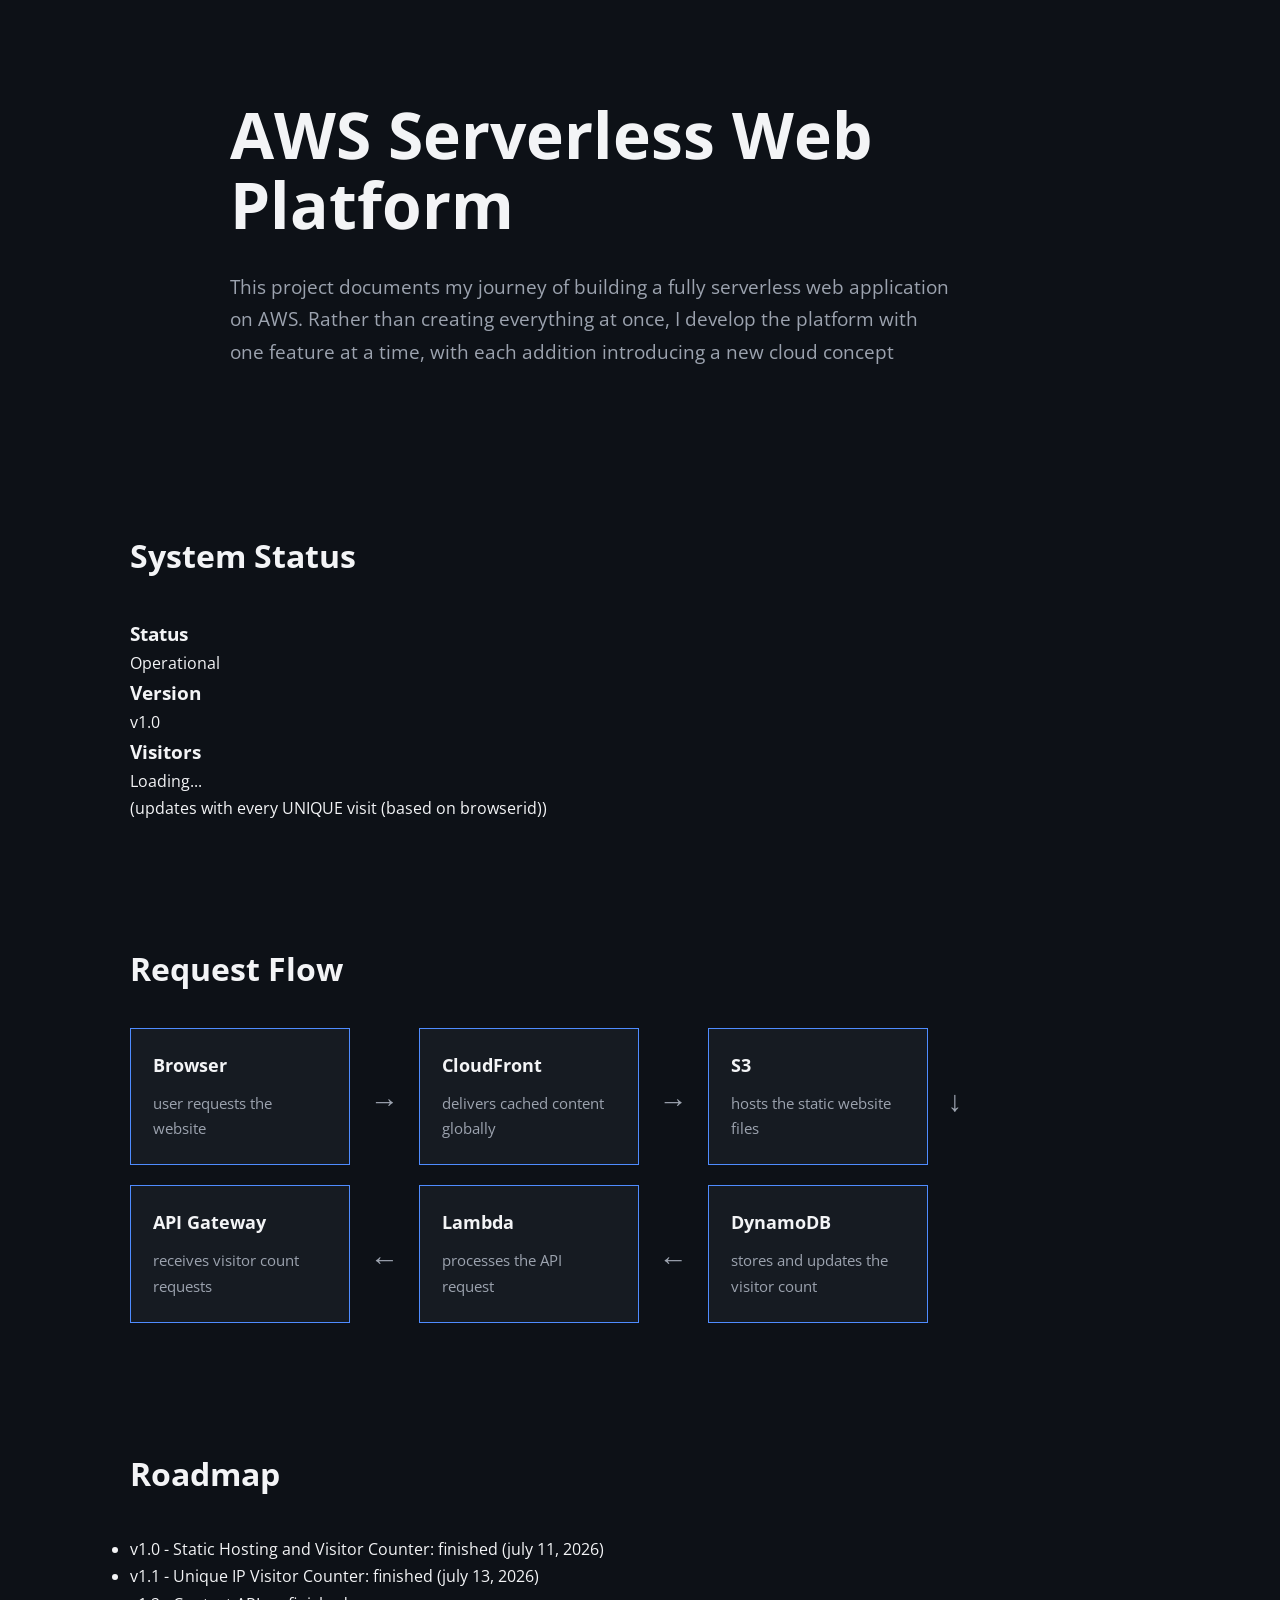
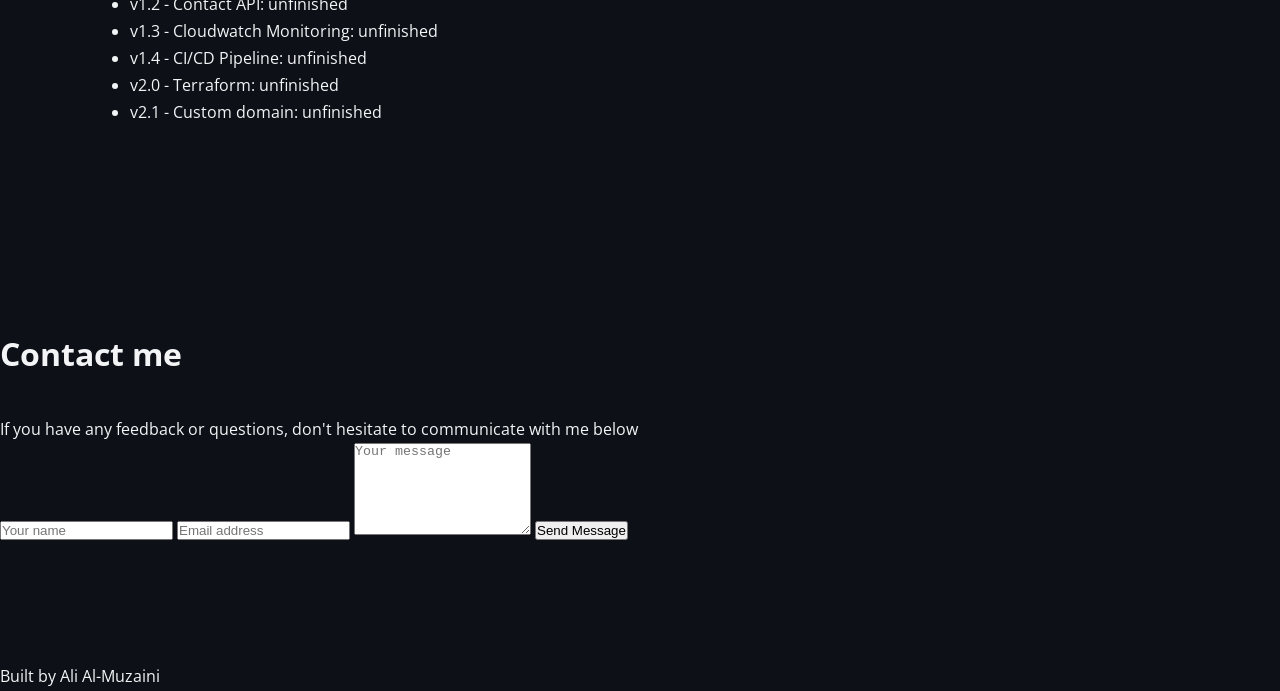
==== frontend/index.html @ 21d19ebc "Implement unique visitor tracking with UUID" ====
<!DOCTYPE html>
<html lang="en">
<head>
    <meta charset="UTF-8">
    <meta name="viewport" content="width=device-width, initial-scale=1.0">

    <title>AWS Serverless Web Platform</title>

    <link rel="stylesheet" href="style.css">

    <link rel="preconnect" href="https://fonts.googleapis.com">
    <link rel="preconnect" href="https://fonts.gstatic.com" crossorigin>
    <link href="https://fonts.googleapis.com/css2?family=DM+Sans:ital,opsz,wght@0,9..40,100..1000;1,9..40,100..1000&family=Inter:ital,opsz,wght@0,14..32,100..900;1,14..32,100..900&family=Open+Sans:ital,wght@0,300..800;1,300..800&display=swap" rel="stylesheet">
</head>

<body>

<header>

    <h1>AWS Serverless Web Platform</h1>

    <p>
        This project documents my journey of building a fully serverless web application on
        AWS. Rather than creating everything at once, I develop the
        platform with one feature at a time, with each addition introducing a new cloud concept
    </p>

</header>

<main>

<section id="status">

<h2>System Status</h2>

<div class="status-box">

<div>
<h3>Status</h3>
<p class="online">Operational</p>
</div>

<div>
<h3>Version</h3>
<p>v1.0</p>
</div>

<div>
<h3>Visitors</h3>
<p id="visitor-count">Loading...</p>
<p>(updates with every UNIQUE visit (based on browserid))</p>

</div>

</div>

</section>

<section id="architecture">

    <h2>Request Flow</h2>

    <div class="flow">

        <div class="service">
            <h3>Browser</h3>
            <p>user requests the website</p>
        </div>

        <div class="arrow">→</div>

        <div class="service">
            <h3>CloudFront</h3>
            <p>delivers cached content globally</p>
        </div>

        <div class="arrow">→</div>

        <div class="service">
            <h3>S3</h3>
            <p>hosts the static website files</p>
        </div>

        <div class="arrow">↓</div>

        <div class="service">
            <h3>API Gateway</h3>
            <p>receives visitor count requests</p>
        </div>

        <div class="arrow">←</div>

        <div class="service">
            <h3>Lambda</h3>
            <p>processes the API request</p>
        </div>

        <div class="arrow">←</div>

        <div class="service">
            <h3>DynamoDB</h3>
            <p>stores and updates the visitor count</p>
        </div>

    </div>

</section>

<section id="roadmap">

<h2>Roadmap</h2>

<ul>

<li>v1.0 - Static Hosting and Visitor Counter: finished (july 11, 2026)</li>

<li>v1.1 - Unique IP Visitor Counter: finished (july 13, 2026)</li>

<li>v1.2 - Contact API: unfinished</li>

<li>v1.3 - Cloudwatch Monitoring: unfinished</li>

<li>v1.4 - CI/CD Pipeline: unfinished</li>

<li>v2.0 - Terraform: unfinished</li>

<li>v2.1 - Custom domain: unfinished</li>

</ul>

</section>

</main>

<section id="contact">

<h2>Contact me</h2>

<p>
If you have any feedback or questions, don't hesitate to communicate with me below
</p>

<form id="contact-form">

<input
type="text"
id="name"
placeholder="Your name"
required>

<input
type="email"
id="email"
placeholder="Email address"
required>

<textarea
id="message"
placeholder="Your message"
rows="6"
required></textarea>

<button type="submit">
Send Message
</button>

<p id="form-status"></p>

</form>

</section>

<footer>

<p>Built by Ali Al-Muzaini</p>

</footer>

<script src="script.js"></script>

</body>
</html>
---- frontend/style.css ----
/* global identifier (i need to remember the star)*/
* {
    margin: 0;
    padding: 0;
    box-sizing: border-box;
}

:root {

    --bg: #0d1117;
    --surface: #161b22;

    --text: #f3f4f6;
    --muted: #9ca3af;

    --accent: #4f8cff;

    --border: #30363d;

}

html {
    scroll-behavior: smooth;
}

body {

    background: var(--bg);

    color: var(--text);


    line-height: 1.7;

}

body,
h1,
h2,
h3 {
    font-family: "Open Sans", sans-serif;
}


/* spacing so it doesnt go offscreen */

main {

    max-width: 1100px;

    margin: 0 auto;

    padding: 80px 40px;

}

section {

    margin-bottom: 120px;

}


/* header */

header {

    max-width: 900px;

    margin: 100px auto 80px;

    padding: 0 40px;

}

header h1 {

    

    font-size: 4rem;

    font-weight: 700;

    margin-bottom: 30px;

    line-height: 1.1;

}

header p {

    font-size: 1.2rem;

    color: var(--muted);

    max-width: 720px;

}


/* title */

h2 {


    font-size: 2rem;

    margin-bottom: 35px;

}

/* architecture */


.flow {

    display: flex;

    flex-wrap: wrap;

    align-items: center;

    gap: 20px;

}

.service {

    background: var(--surface);

    border: 1px solid var(--border);

    padding: 22px;

    width: 220px;

    transition: .2s;

}

.service {

    border-color: var(--accent);

    transform: translateY(-4px);

}

.service h3 {

    margin-bottom: 10px;

    font-size: 1.1rem;

}

.service p {

    color: var(--muted);

    font-size: .95rem;

}

.arrow {

    font-size: 1.8rem;

    color: var(--muted);

}
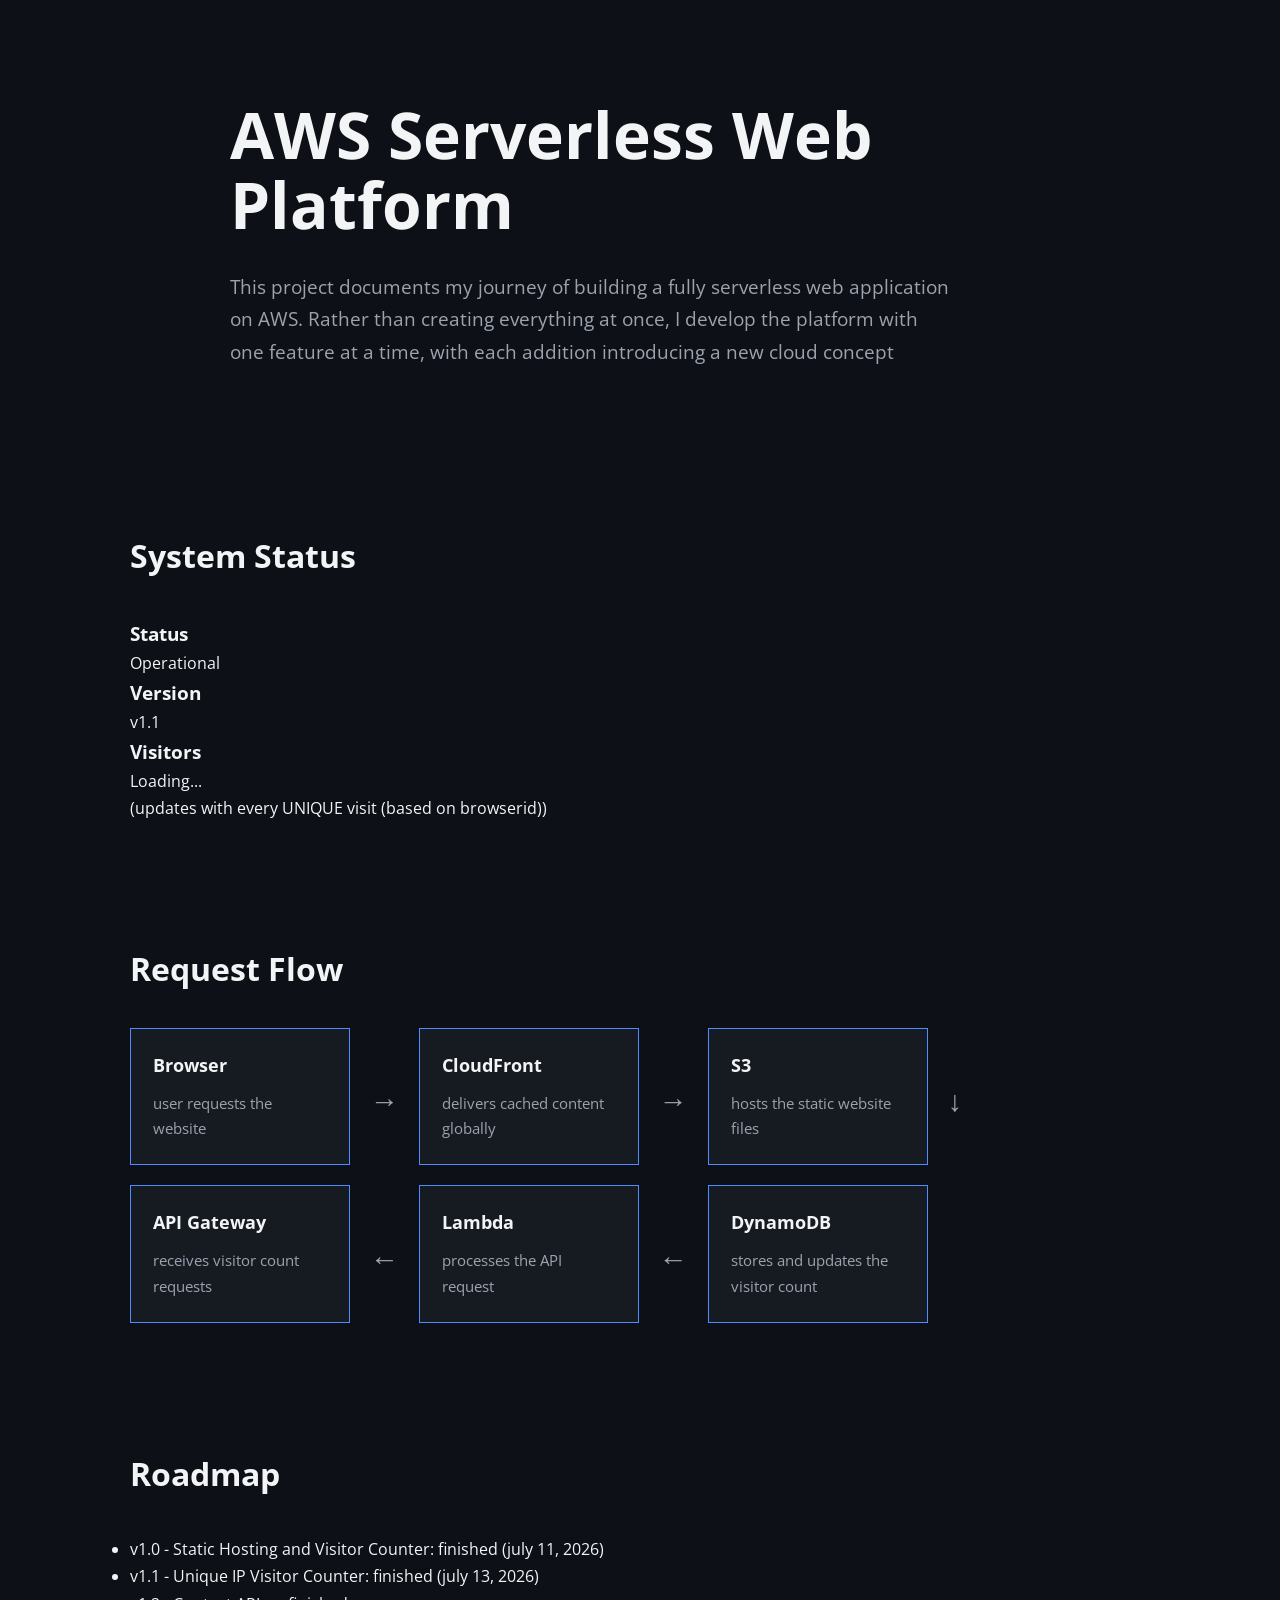
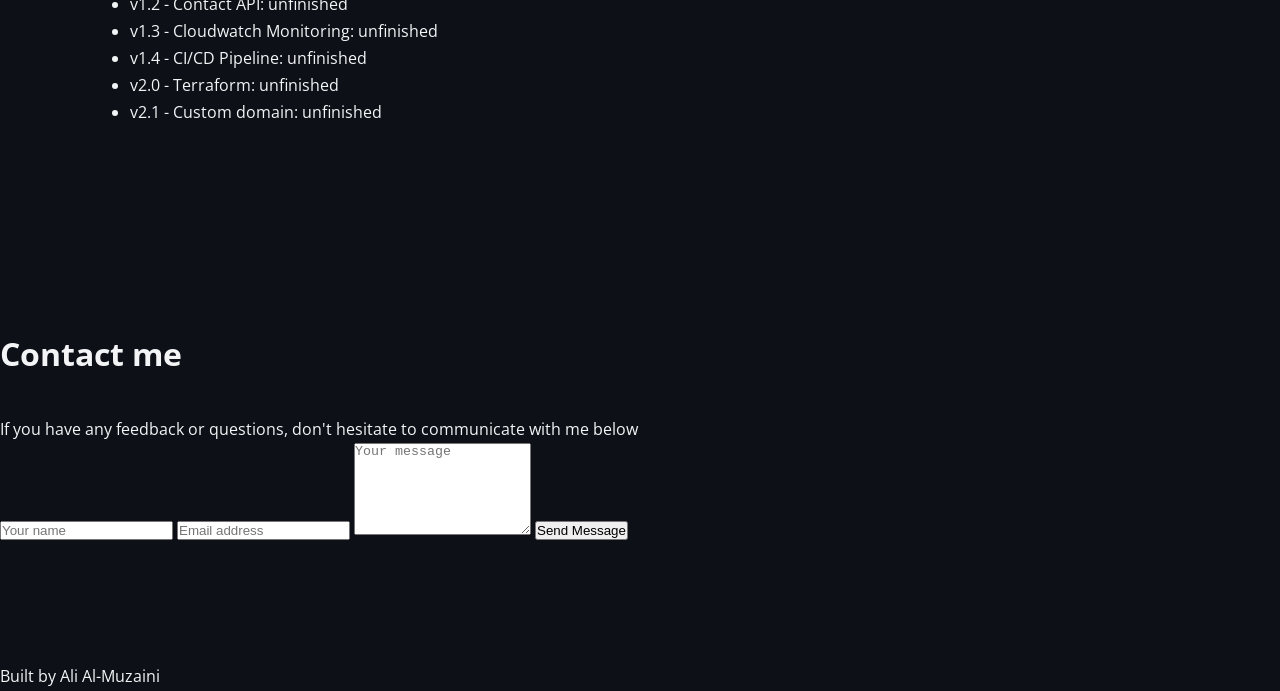
==== commit aecc60cc: "Implement unique visitor tracking with UUID" ====
--- a/frontend/index.html
+++ b/frontend/index.html
@@ -42,7 +42,7 @@
 
 <div>
 <h3>Version</h3>
-<p>v1.0</p>
+<p>v1.1</p>
 </div>
 
 <div>
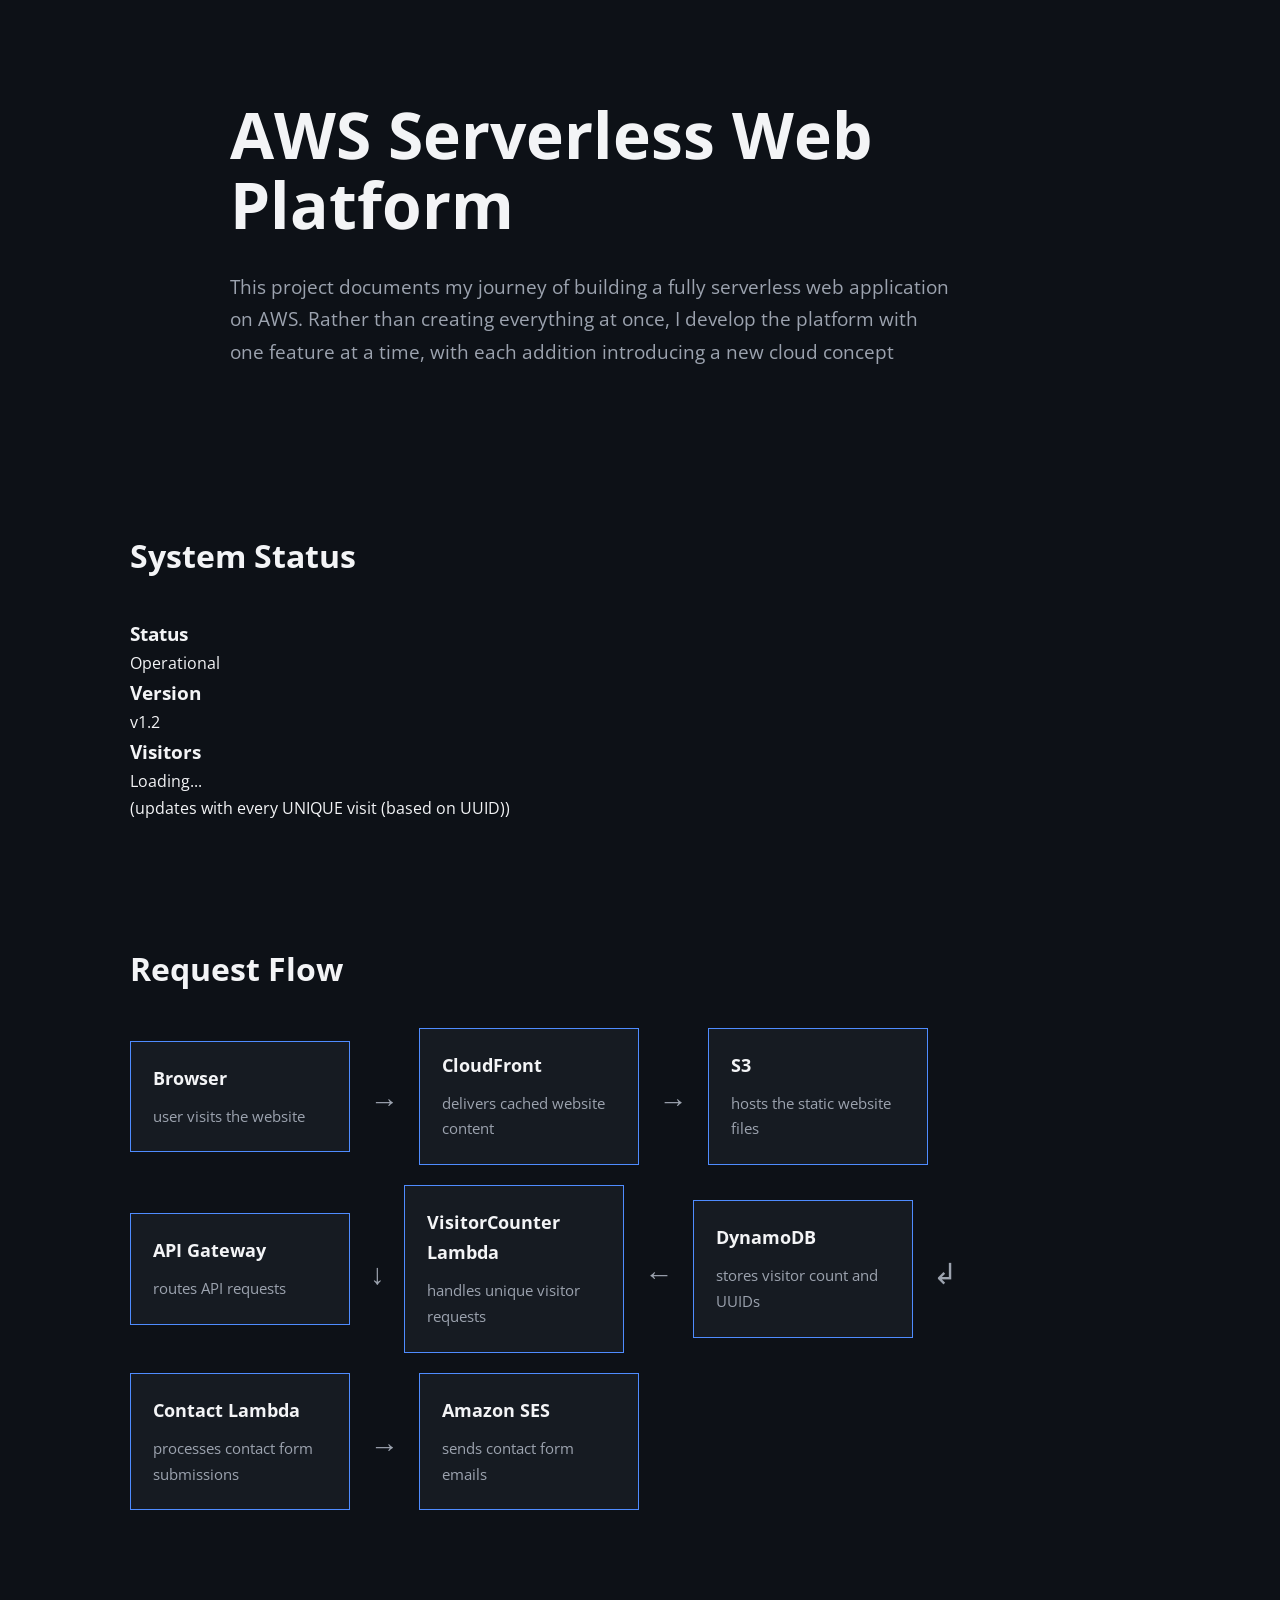
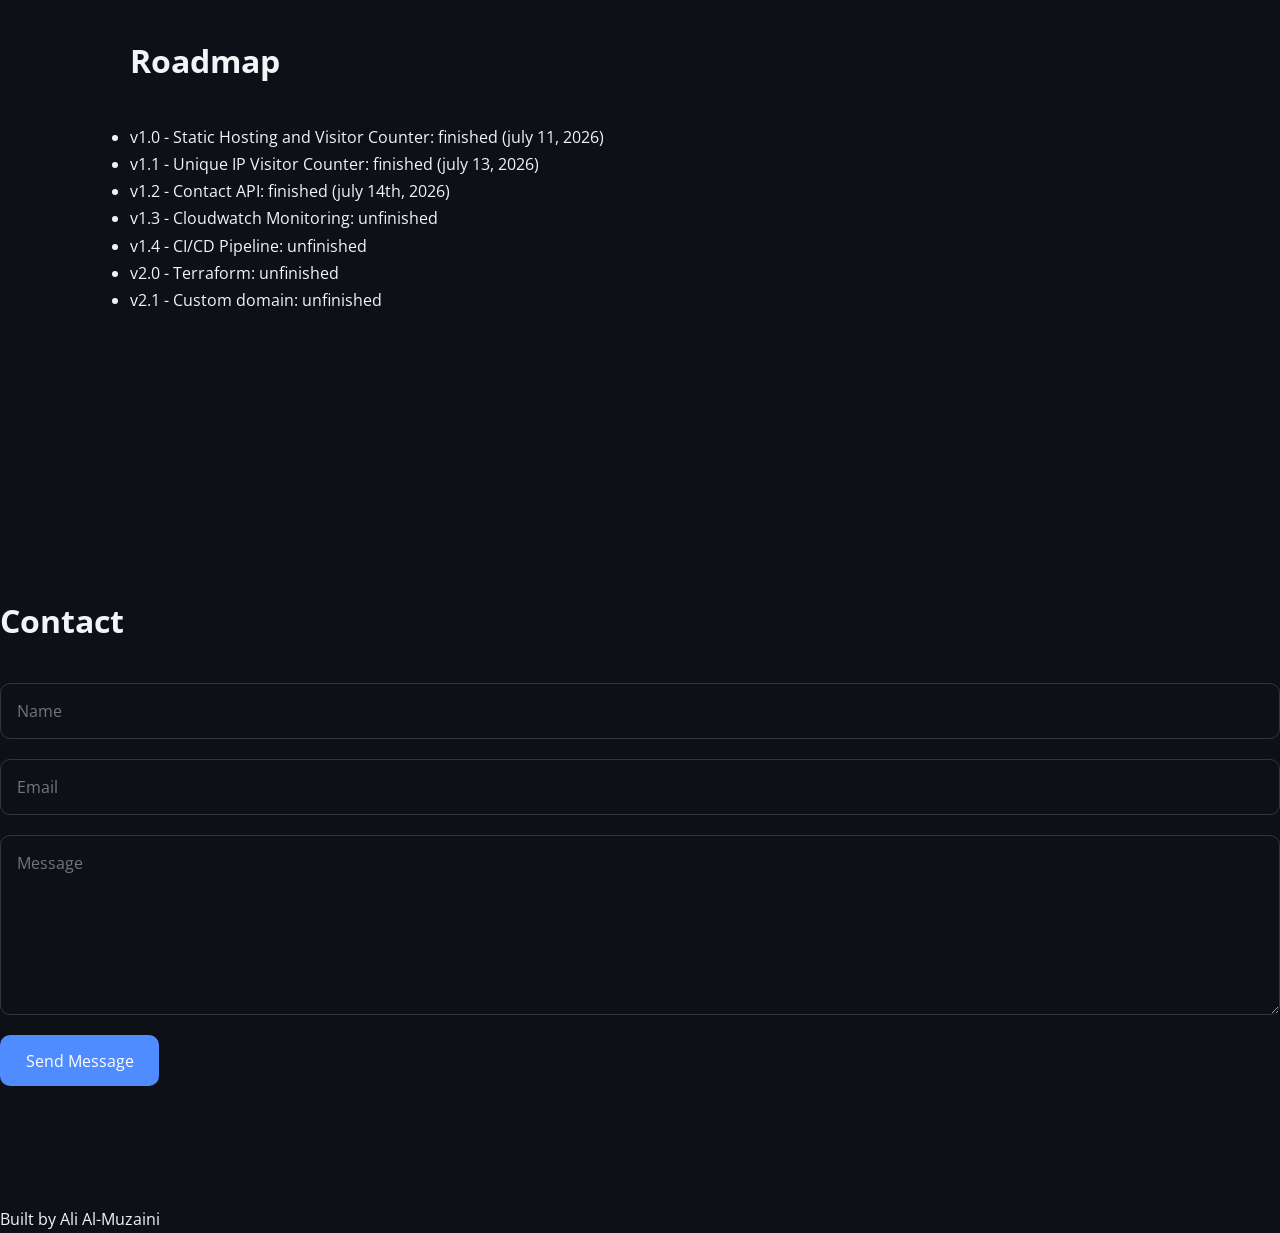
==== commit 8cd647e9: "Implement contact API with SES" ====
--- a/frontend/index.html
+++ b/frontend/index.html
@@ -42,13 +42,13 @@
 
 <div>
 <h3>Version</h3>
-<p>v1.1</p>
+<p>v1.2</p>
 </div>
 
 <div>
 <h3>Visitors</h3>
 <p id="visitor-count">Loading...</p>
-<p>(updates with every UNIQUE visit (based on browserid))</p>
+<p>(updates with every UNIQUE visit (based on UUID))</p>
 
 </div>
 
@@ -58,20 +58,22 @@
 
 <section id="architecture">
 
+    <section id="architecture">
+
     <h2>Request Flow</h2>
 
     <div class="flow">
 
         <div class="service">
             <h3>Browser</h3>
-            <p>user requests the website</p>
+            <p>user visits the website</p>
         </div>
 
         <div class="arrow">→</div>
 
         <div class="service">
             <h3>CloudFront</h3>
-            <p>delivers cached content globally</p>
+            <p>delivers cached website content</p>
         </div>
 
         <div class="arrow">→</div>
@@ -81,25 +83,38 @@
             <p>hosts the static website files</p>
         </div>
 
+
+        <div class="service">
+            <h3>API Gateway</h3>
+            <p>routes API requests</p>
+        </div>
+
         <div class="arrow">↓</div>
 
         <div class="service">
-            <h3>API Gateway</h3>
-            <p>receives visitor count requests</p>
-        </div>
-
-        <div class="arrow">←</div>
-
-        <div class="service">
-            <h3>Lambda</h3>
-            <p>processes the API request</p>
+            <h3>VisitorCounter Lambda</h3>
+            <p>handles unique visitor requests</p>
         </div>
 
         <div class="arrow">←</div>
 
         <div class="service">
             <h3>DynamoDB</h3>
-            <p>stores and updates the visitor count</p>
+            <p>stores visitor count and UUIDs</p>
+        </div>
+
+        <div class="arrow">↲ </div>
+
+        <div class="service">
+            <h3>Contact Lambda</h3>
+            <p>processes contact form submissions</p>
+        </div>
+
+        <div class="arrow">→</div>
+
+        <div class="service">
+            <h3>Amazon SES</h3>
+            <p>sends contact form emails</p>
         </div>
 
     </div>
@@ -116,7 +131,7 @@
 
 <li>v1.1 - Unique IP Visitor Counter: finished (july 13, 2026)</li>
 
-<li>v1.2 - Contact API: unfinished</li>
+<li>v1.2 - Contact API: finished (july 14th, 2026)</li>
 
 <li>v1.3 - Cloudwatch Monitoring: unfinished</li>
 
@@ -134,39 +149,38 @@
 
 <section id="contact">
 
-<h2>Contact me</h2>
+    <h2>Contact</h2>
 
-<p>
-If you have any feedback or questions, don't hesitate to communicate with me below
-</p>
+    <form id="contact-form">
 
-<form id="contact-form">
+        <input
+            type="text"
+            id="name"
+            placeholder="Name"
+            required
+        >
 
-<input
-type="text"
-id="name"
-placeholder="Your name"
-required>
+        <input
+            type="email"
+            id="email"
+            placeholder="Email"
+            required
+        >
 
-<input
-type="email"
-id="email"
-placeholder="Email address"
-required>
+        <textarea
+            id="message"
+            placeholder="Message"
+            rows="6"
+            required
+        ></textarea>
 
-<textarea
-id="message"
-placeholder="Your message"
-rows="6"
-required></textarea>
+        <button type="submit">
+            Send Message
+        </button>
 
-<button type="submit">
-Send Message
-</button>
+    </form>
 
-<p id="form-status"></p>
-
-</form>
+    <p id="contact-status"></p>
 
 </section>
 
--- a/frontend/style.css
+++ b/frontend/style.css
@@ -168,4 +168,66 @@
 
     color: var(--muted);
 
+}
+
+
+
+#contact {
+    margin-top: 5rem;
+}
+
+#contact p {
+    color: var(--muted);
+    margin-bottom: 2rem;
+}
+
+#contact-form {
+    display: flex;
+    flex-direction: column;
+    gap: 1.25rem;
+}
+
+#contact-form input,
+#contact-form textarea {
+    background: transparent;
+    border: 1px solid var(--border);
+    border-radius: 10px;
+    padding: 1rem;
+    color: var(--text);
+    font-size: 1rem;
+    font-family: inherit;
+    transition: border-color .2s ease;
+}
+
+#contact-form input:focus,
+#contact-form textarea:focus {
+    outline: none;
+    border-color: var(--accent);
+}
+
+#contact-form textarea {
+    resize: vertical;
+    min-height: 180px;
+}
+
+#contact-form button {
+    width: fit-content;
+    padding: .9rem 1.6rem;
+    background: var(--accent);
+    color: white;
+    border: none;
+    border-radius: 10px;
+    cursor: pointer;
+    font-size: 1rem;
+    font-family: inherit;
+    transition: opacity .2s ease;
+}
+
+#contact-form button:hover {
+    opacity: .9;
+}
+
+#contact-status {
+    margin-top: 1rem;
+    color: var(--muted);
 }
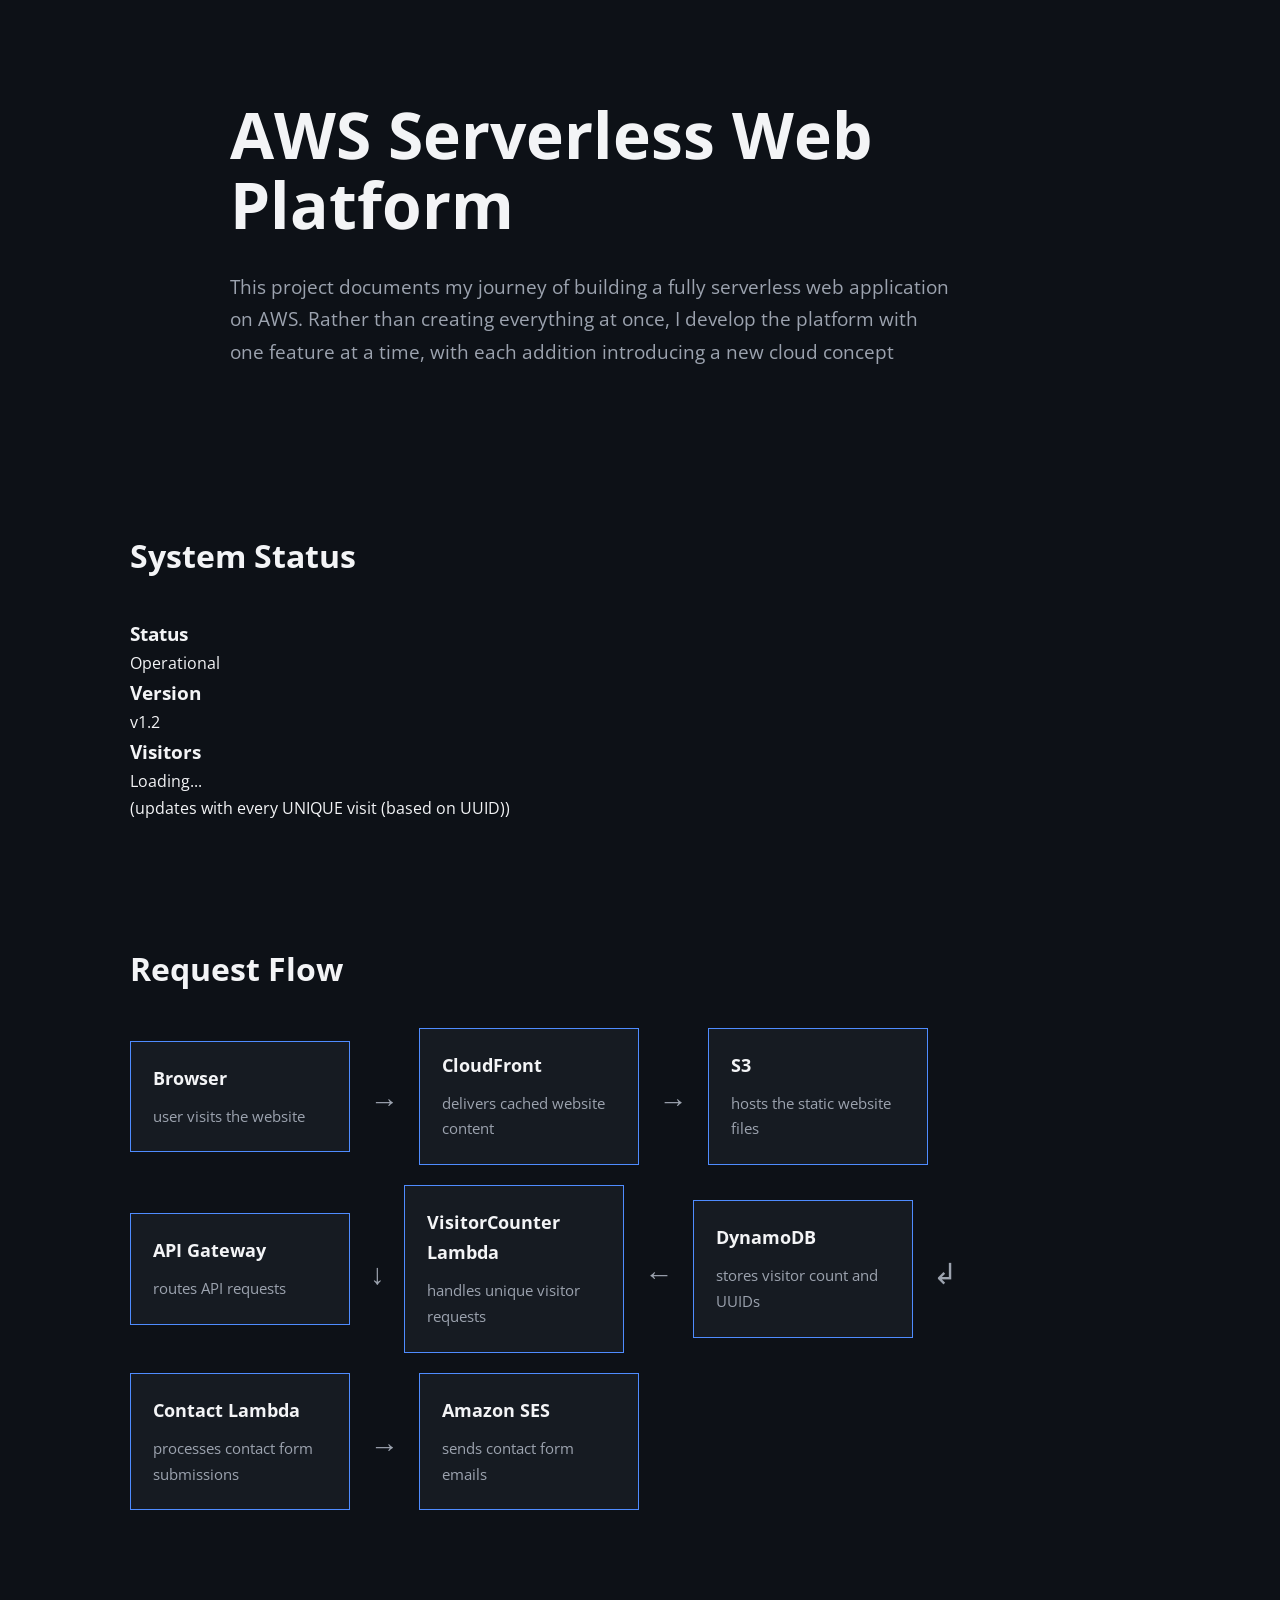
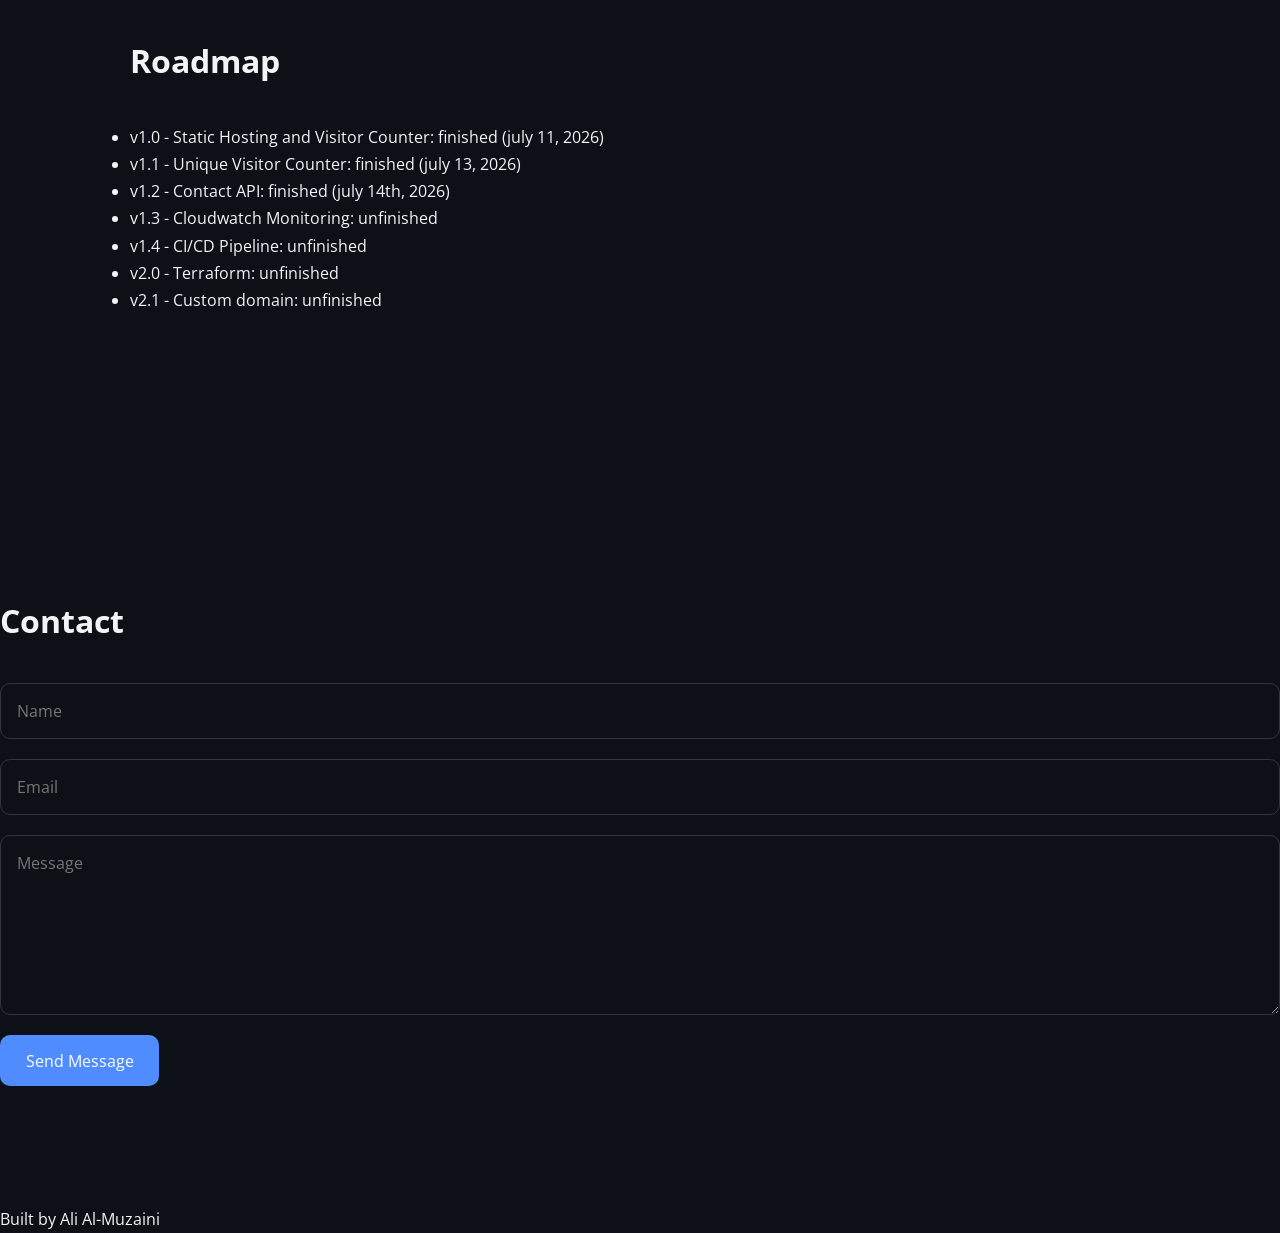
==== commit b2292b5e: "Implement contact API with SES" ====
--- a/frontend/index.html
+++ b/frontend/index.html
@@ -129,7 +129,7 @@
 
 <li>v1.0 - Static Hosting and Visitor Counter: finished (july 11, 2026)</li>
 
-<li>v1.1 - Unique IP Visitor Counter: finished (july 13, 2026)</li>
+<li>v1.1 - Unique Visitor Counter: finished (july 13, 2026)</li>
 
 <li>v1.2 - Contact API: finished (july 14th, 2026)</li>
 
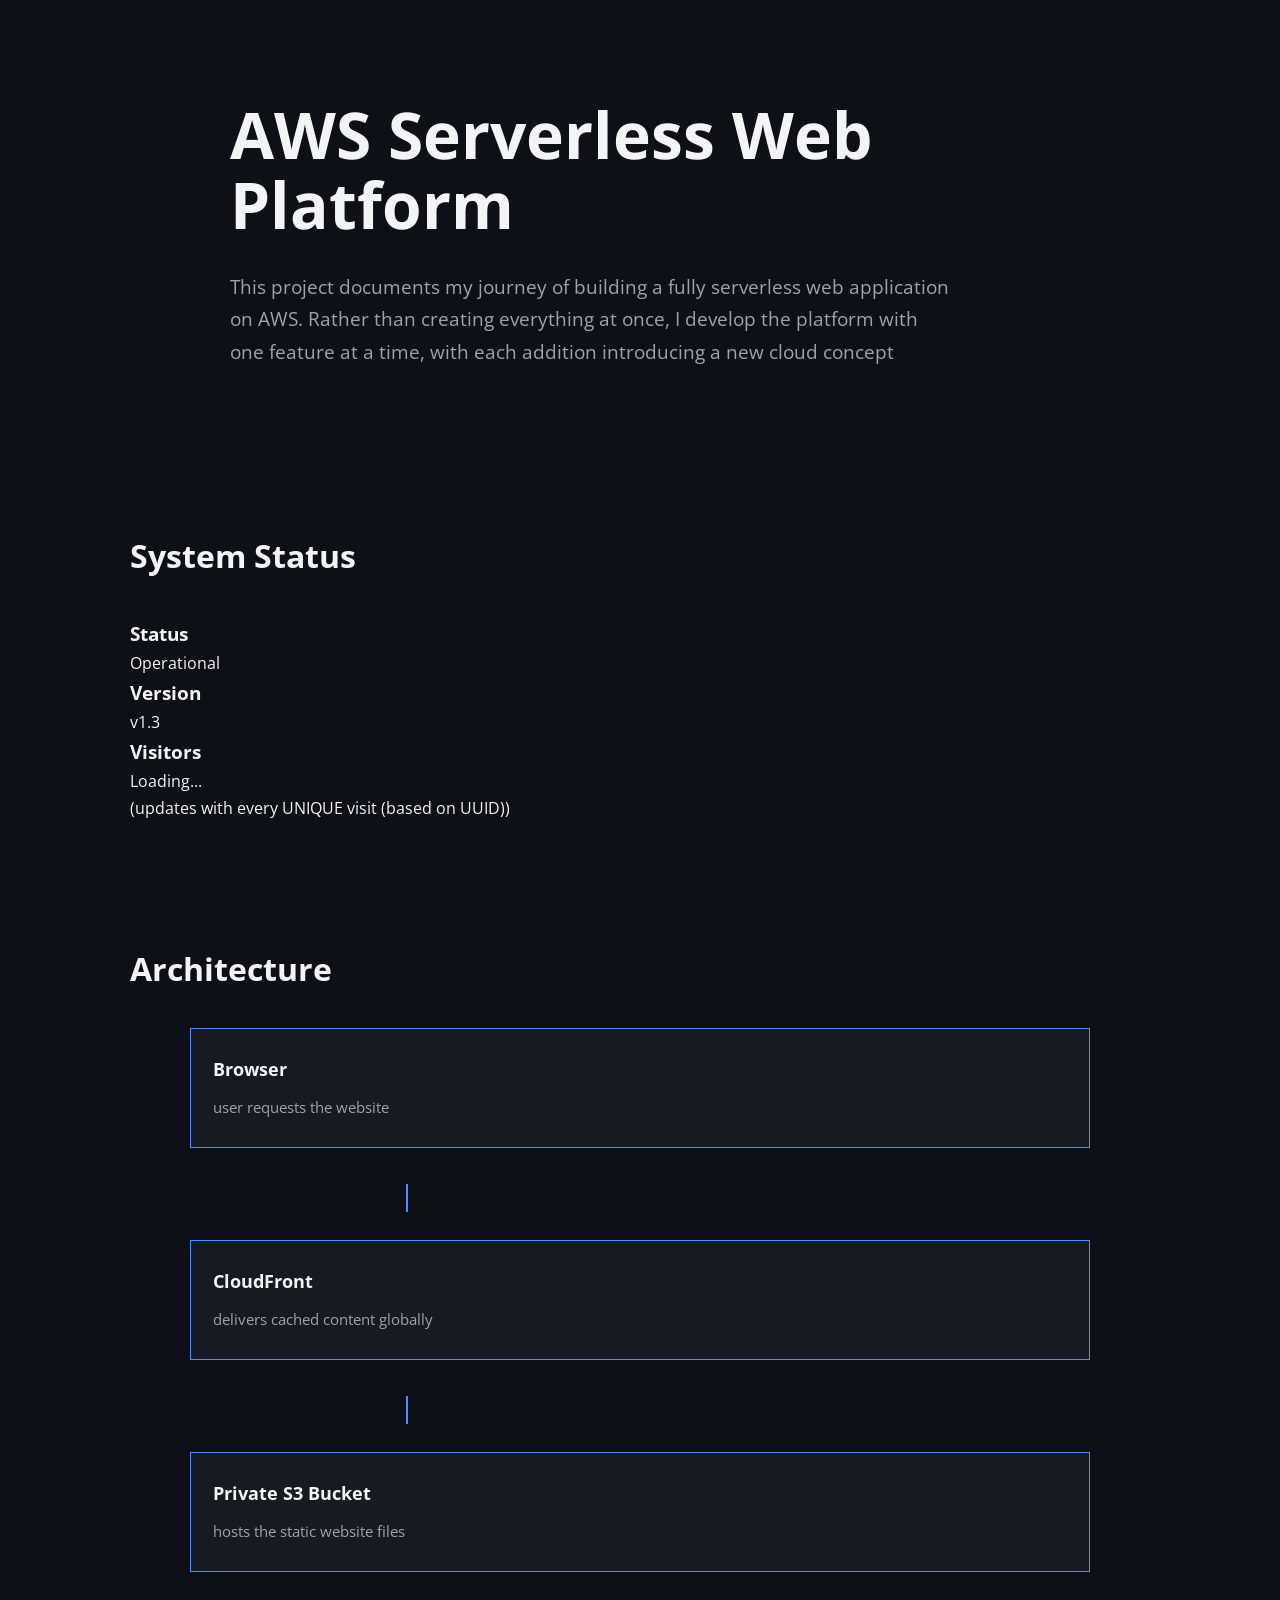
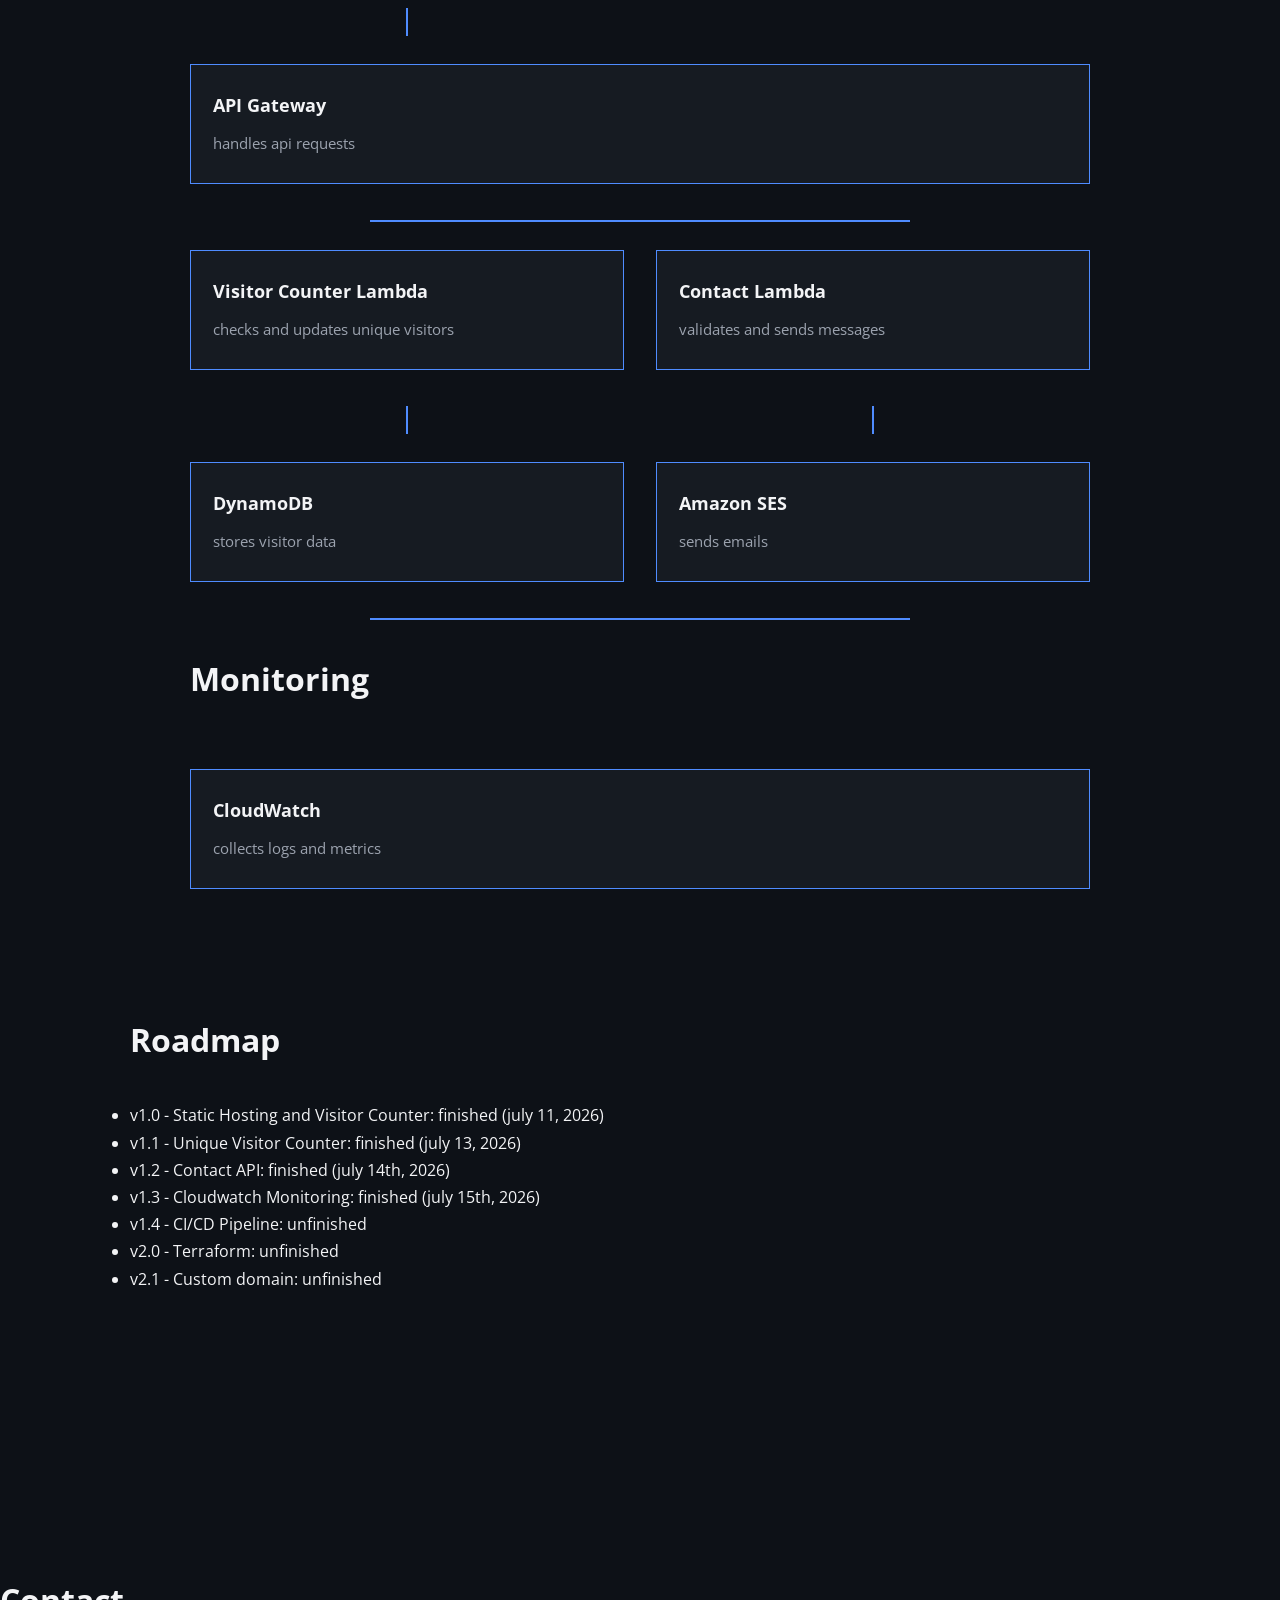
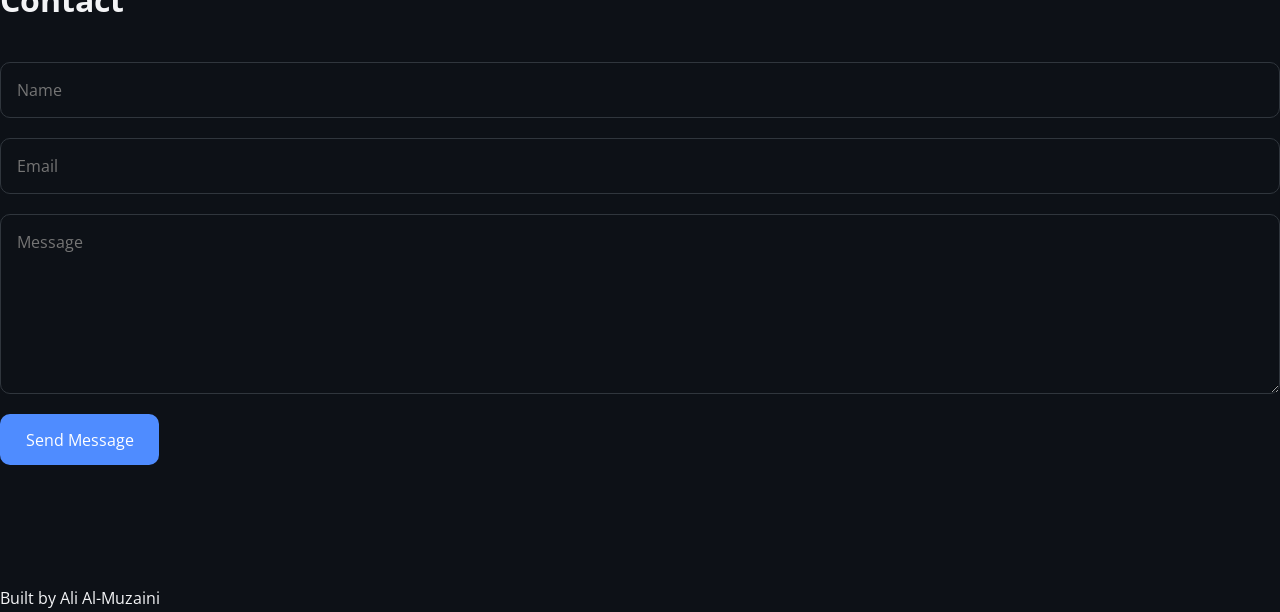
==== commit 86dc3563: "Added Cloudwatch Monitoring Functionality" ====
--- a/frontend/index.html
+++ b/frontend/index.html
@@ -42,7 +42,7 @@
 
 <div>
 <h3>Version</h3>
-<p>v1.2</p>
+<p>v1.3</p>
 </div>
 
 <div>
@@ -58,66 +58,72 @@
 
 <section id="architecture">
 
-    <section id="architecture">
-
-    <h2>Request Flow</h2>
-
-    <div class="flow">
-
-        <div class="service">
-            <h3>Browser</h3>
-            <p>user visits the website</p>
-        </div>
-
-        <div class="arrow">→</div>
-
-        <div class="service">
-            <h3>CloudFront</h3>
-            <p>delivers cached website content</p>
-        </div>
-
-        <div class="arrow">→</div>
-
-        <div class="service">
-            <h3>S3</h3>
-            <p>hosts the static website files</p>
-        </div>
-
-
-        <div class="service">
-            <h3>API Gateway</h3>
-            <p>routes API requests</p>
-        </div>
-
-        <div class="arrow">↓</div>
-
-        <div class="service">
-            <h3>VisitorCounter Lambda</h3>
-            <p>handles unique visitor requests</p>
-        </div>
-
-        <div class="arrow">←</div>
-
-        <div class="service">
-            <h3>DynamoDB</h3>
-            <p>stores visitor count and UUIDs</p>
-        </div>
-
-        <div class="arrow">↲ </div>
-
-        <div class="service">
-            <h3>Contact Lambda</h3>
-            <p>processes contact form submissions</p>
-        </div>
-
-        <div class="arrow">→</div>
-
-        <div class="service">
-            <h3>Amazon SES</h3>
-            <p>sends contact form emails</p>
-        </div>
-
-    </div>
+<h2>Architecture</h2>
+
+<div class="architecture-grid">
+
+    <div class="service browser">
+        <h3>Browser</h3>
+        <p>user requests the website</p>
+    </div>
+
+    <div class="line vertical one"></div>
+
+    <div class="service cloudfront">
+        <h3>CloudFront</h3>
+        <p>delivers cached content globally</p>
+    </div>
+
+    <div class="line vertical two"></div>
+
+    <div class="service s3">
+        <h3>Private S3 Bucket</h3>
+        <p>hosts the static website files</p>
+    </div>
+
+    <div class="line vertical three"></div>
+
+    <div class="service gateway">
+        <h3>API Gateway</h3>
+        <p>handles api requests</p>
+    </div>
+
+    <div class="branch"></div>
+
+    <div class="service visitor">
+        <h3>Visitor Counter Lambda</h3>
+        <p>checks and updates unique visitors</p>
+    </div>
+
+    <div class="service contact">
+        <h3>Contact Lambda</h3>
+        <p>validates and sends messages</p>
+    </div>
+
+    <div class="line visitor-line"></div>
+
+    <div class="line contact-line"></div>
+
+    <div class="service dynamodb">
+        <h3>DynamoDB</h3>
+        <p>stores visitor data</p>
+    </div>
+
+    <div class="service ses">
+        <h3>Amazon SES</h3>
+        <p>sends emails</p>
+    </div>
+
+    <div class="cloudwatch-branch"></div>
+
+    <h2>Monitoring</h2>
+
+    <div class="service cloudwatch">
+        <h3>CloudWatch</h3>
+        <p>collects logs and metrics</p>
+    </div>
+
+</div>
 
 </section>
 
@@ -133,7 +139,7 @@
 
 <li>v1.2 - Contact API: finished (july 14th, 2026)</li>
 
-<li>v1.3 - Cloudwatch Monitoring: unfinished</li>
+<li>v1.3 - Cloudwatch Monitoring: finished (july 15th, 2026)</li>
 
 <li>v1.4 - CI/CD Pipeline: unfinished</li>
 
--- a/frontend/style.css
+++ b/frontend/style.css
@@ -112,23 +112,11 @@
 /* architecture */
 
 
-.flow {
-
-    display: flex;
-
-    flex-wrap: wrap;
-
-    align-items: center;
-
-    gap: 20px;
-
-}
-
 .service {
 
     background: var(--surface);
 
-    border: 1px solid var(--border);
+    border: 1px solid var(--accent);
 
     padding: 22px;
 
@@ -136,12 +124,6 @@
 
     transition: .2s;
 
-}
-
-.service {
-
-    border-color: var(--accent);
-
     transform: translateY(-4px);
 
 }
@@ -159,14 +141,6 @@
     color: var(--muted);
 
     font-size: .95rem;
-
-}
-
-.arrow {
-
-    font-size: 1.8rem;
-
-    color: var(--muted);
 
 }
 
@@ -230,4 +204,162 @@
 #contact-status {
     margin-top: 1rem;
     color: var(--muted);
+}
+
+.architecture-grid{
+
+    display:grid;
+
+    grid-template-columns:1fr 1fr;
+
+    gap:32px;
+
+    max-width:900px;
+
+    margin:auto;
+
+}
+
+.architecture-grid .service{
+
+    width:100%;
+
+}
+
+.browser,
+.cloudfront,
+.s3,
+.gateway,
+.cloudwatch{
+
+    grid-column:1 / span 2;
+
+    justify-self:center;
+
+    width:260px;
+
+}
+
+.visitor,
+.dynamodb{
+
+    justify-self:start;
+
+}
+
+.contact,
+.ses{
+
+    justify-self:end;
+
+}
+
+.line.vertical{
+
+    width:2px;
+
+    height:28px;
+
+    background:var(--accent);
+
+    justify-self:center;
+
+}
+
+.branch{
+
+    grid-column:1 / span 2;
+
+    height:2px;
+
+    width:60%;
+
+    background:var(--accent);
+
+    justify-self:center;
+
+}
+
+.visitor-line,
+.contact-line{
+
+    width:2px;
+
+    height:28px;
+
+    background:var(--accent);
+
+    justify-self:center;
+
+}
+
+.visitor-line{
+
+    grid-column:1;
+
+}
+
+.contact-line{
+
+    grid-column:2;
+
+}
+
+.cloudwatch-branch{
+
+    grid-column:1 / span 2;
+
+    width:60%;
+
+    height:2px;
+
+    background:var(--accent);
+
+    justify-self:center;
+
+}
+
+@media(max-width:900px){
+
+.architecture-grid{
+
+    grid-template-columns:1fr;
+
+}
+
+.browser,
+.cloudfront,
+.s3,
+.gateway,
+.cloudwatch,
+.visitor,
+.contact,
+.dynamodb,
+.ses{
+
+    grid-column:auto;
+
+    justify-self:stretch;
+
+}
+
+.branch,
+.cloudwatch-branch{
+
+    display:none;
+
+}
+
+}
+
+.service{
+
+    display:flex;
+
+    flex-direction:column;
+
+    justify-content:center;
+
+    min-height:120px;
+
 }
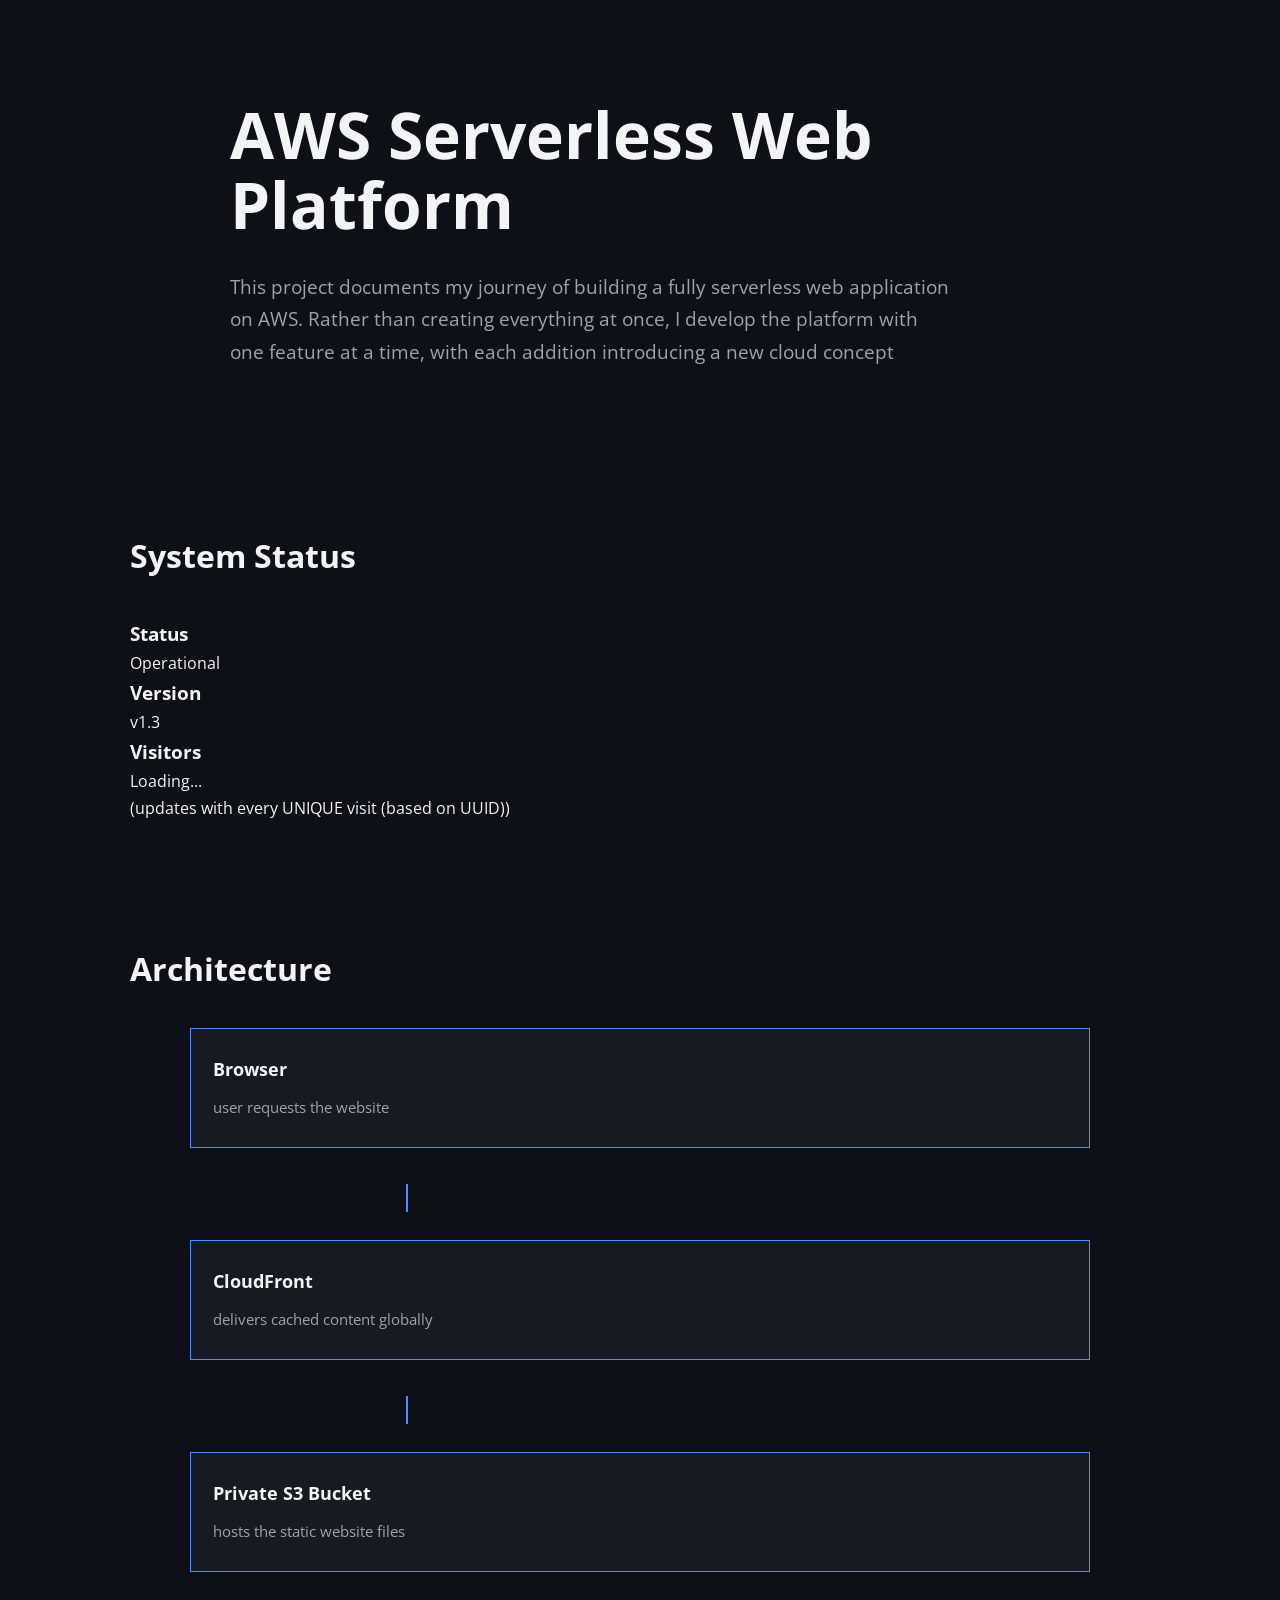
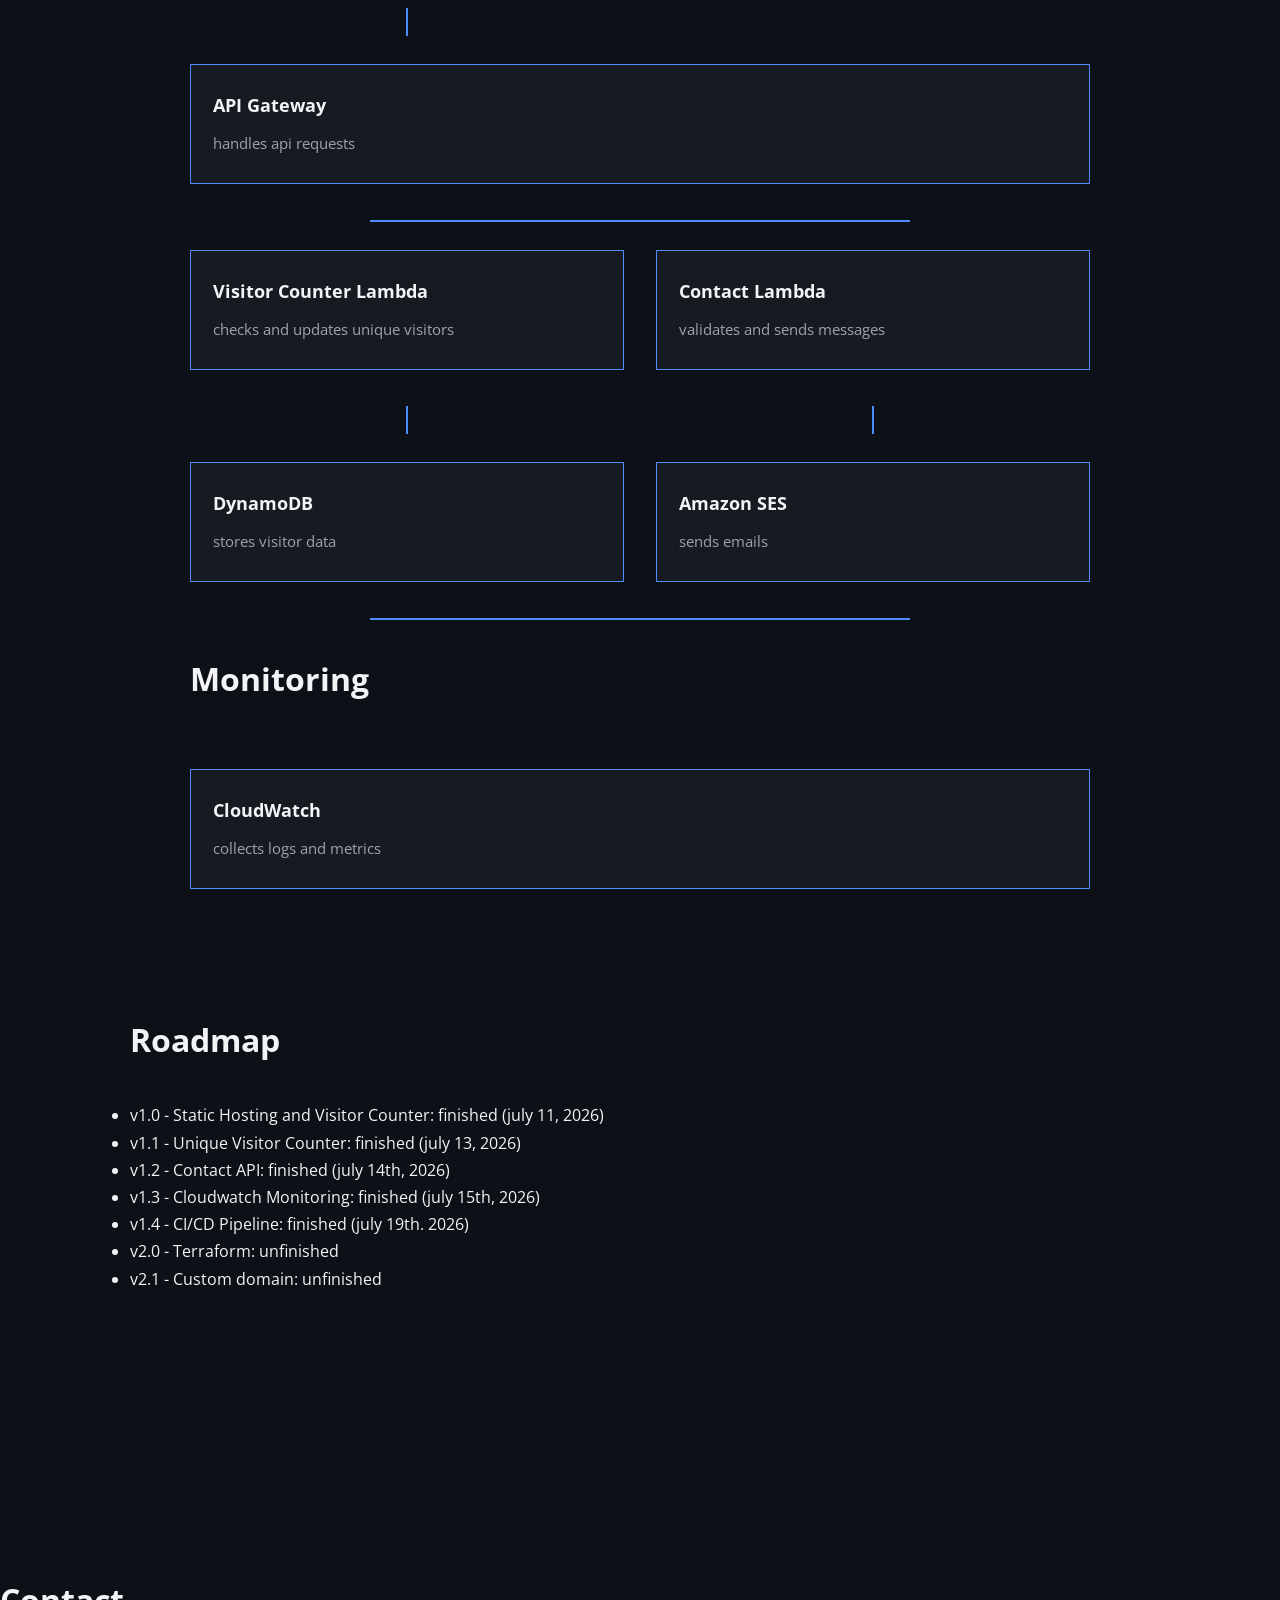
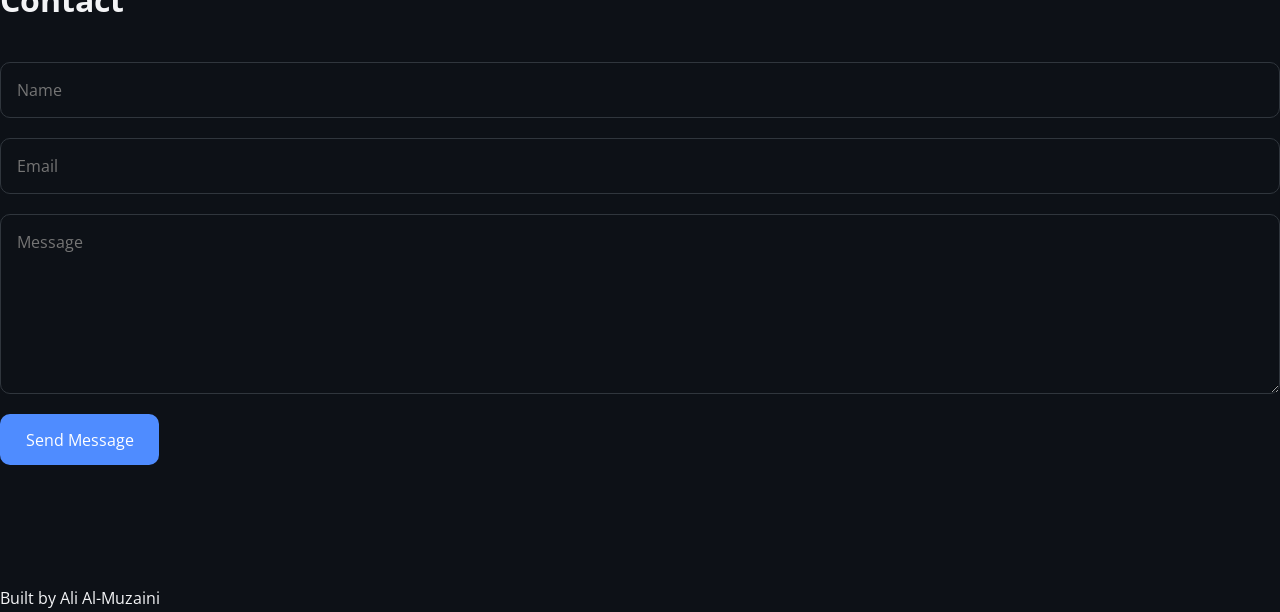
==== commit d63fc593: "Testing CI/CD pipeline" ====
--- a/frontend/index.html
+++ b/frontend/index.html
@@ -141,7 +141,7 @@
 
 <li>v1.3 - Cloudwatch Monitoring: finished (july 15th, 2026)</li>
 
-<li>v1.4 - CI/CD Pipeline: unfinished</li>
+<li>v1.4 - CI/CD Pipeline: finished (july 19th. 2026)</li>
 
 <li>v2.0 - Terraform: unfinished</li>
 
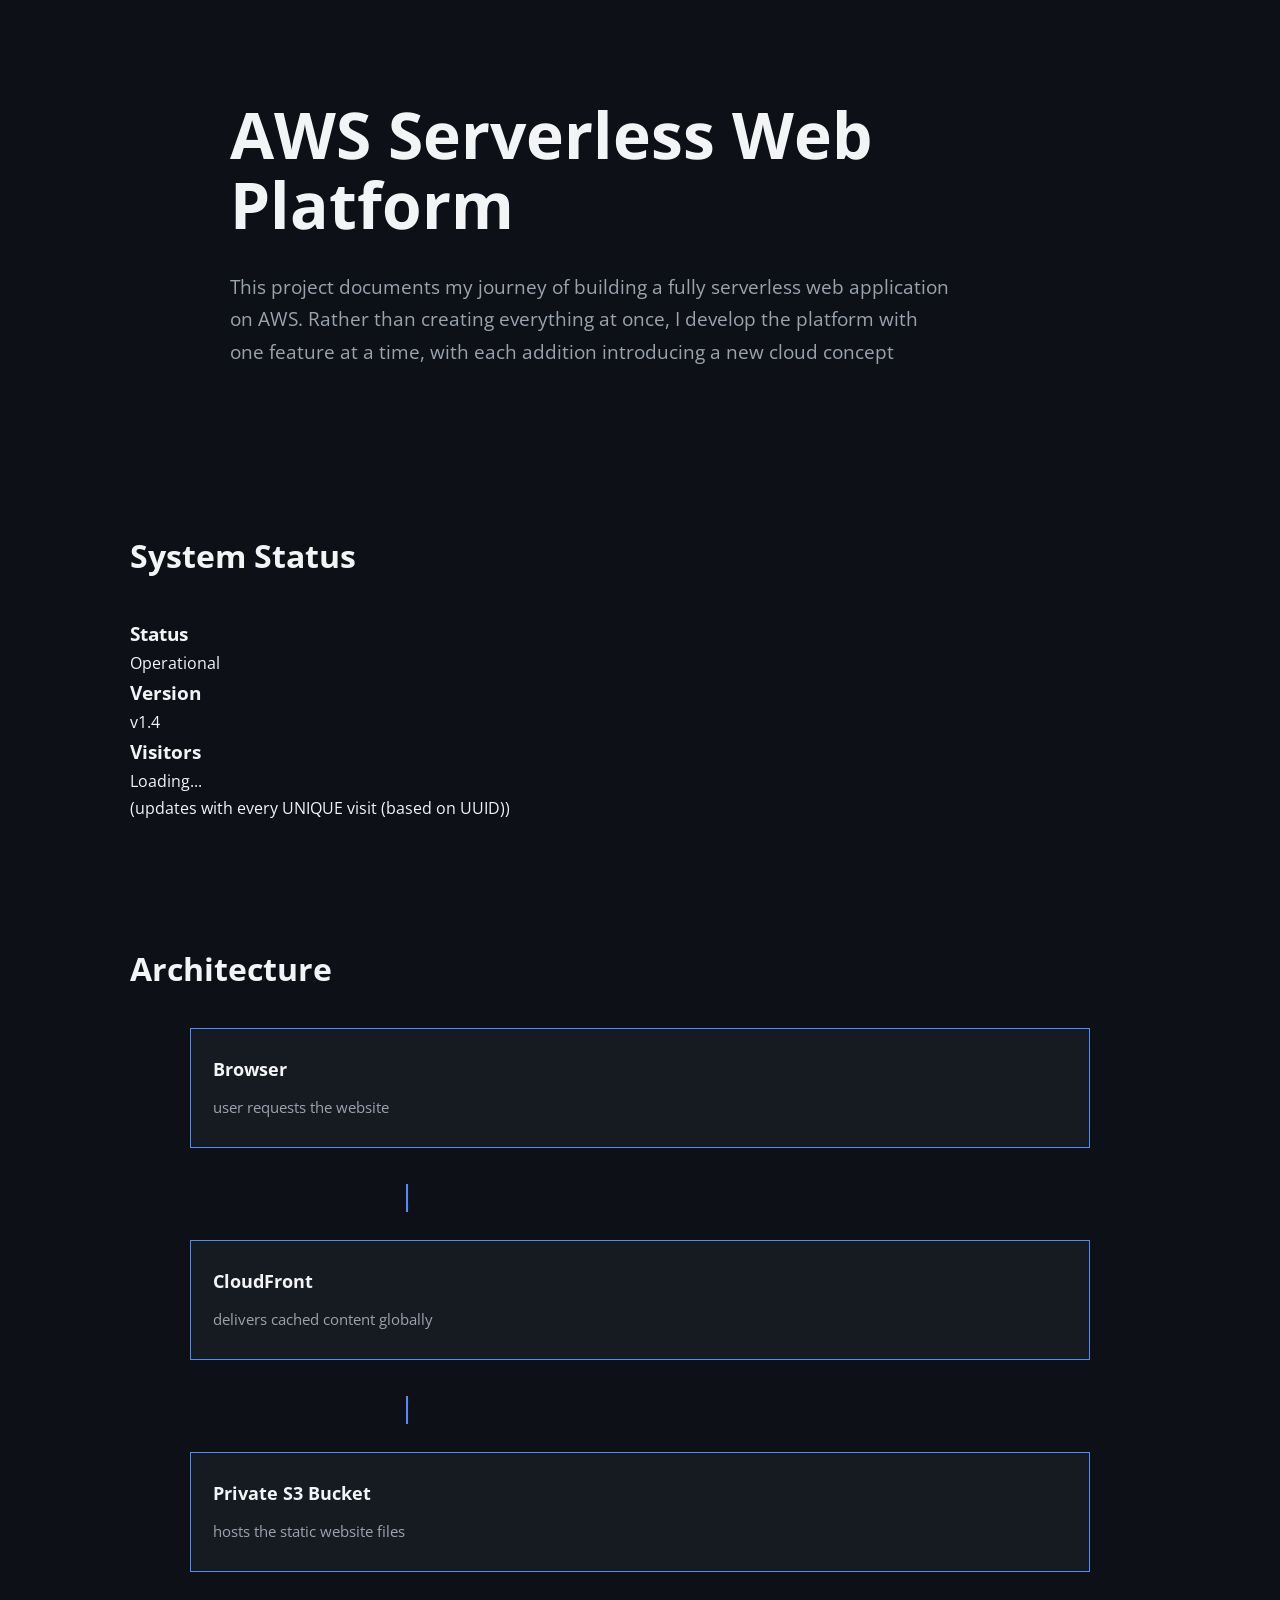
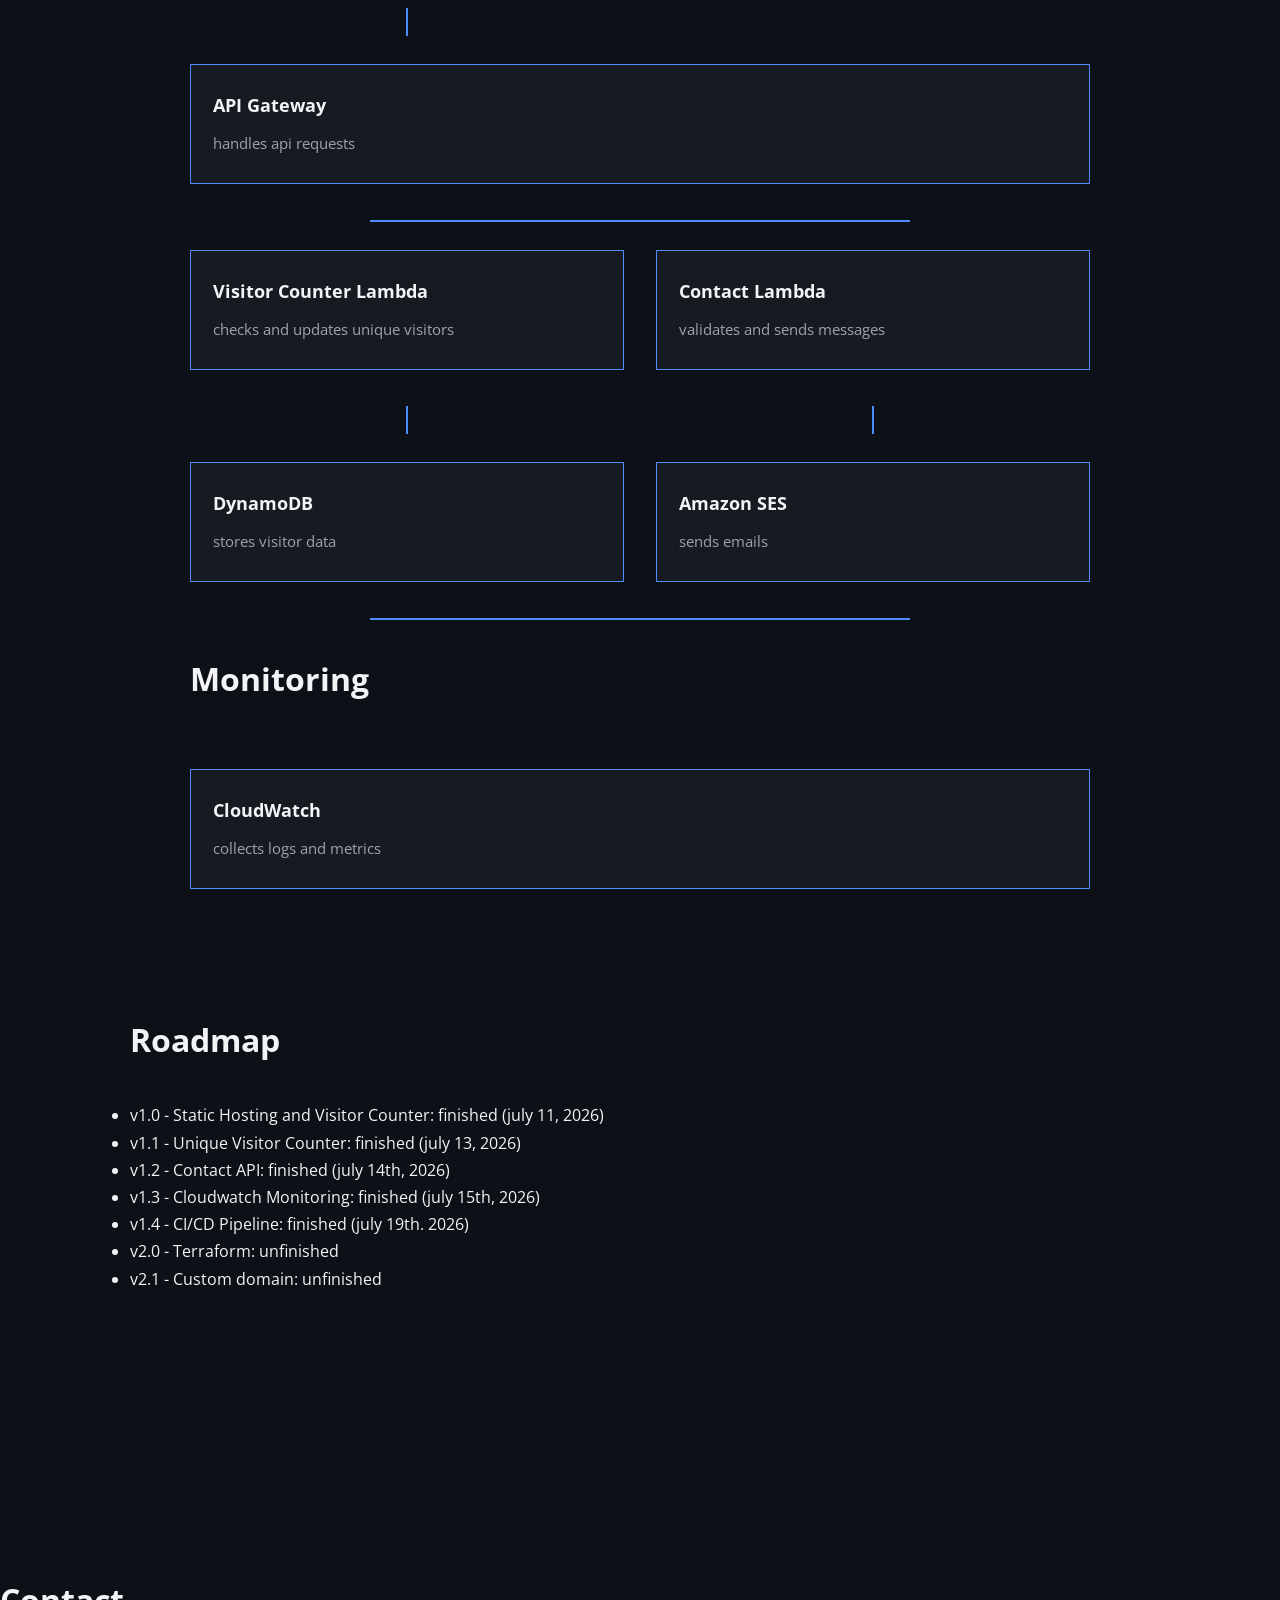
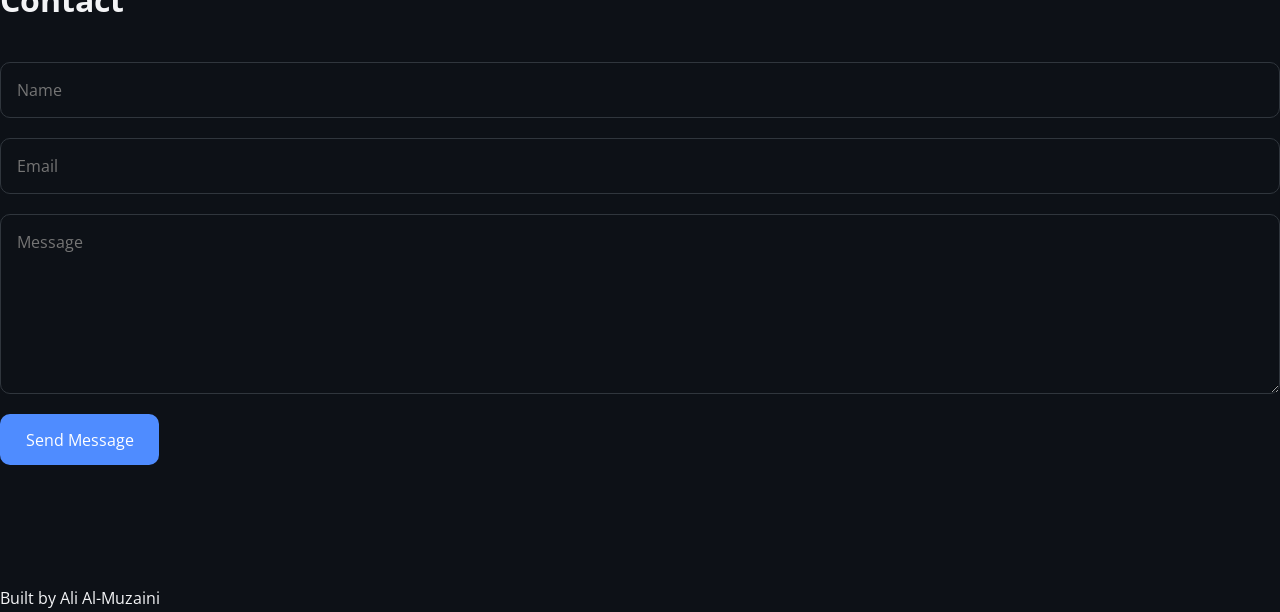
==== commit 5a029564: "Testing CI/CD pipeline" ====
--- a/frontend/index.html
+++ b/frontend/index.html
@@ -42,7 +42,7 @@
 
 <div>
 <h3>Version</h3>
-<p>v1.3</p>
+<p>v1.4</p>
 </div>
 
 <div>
